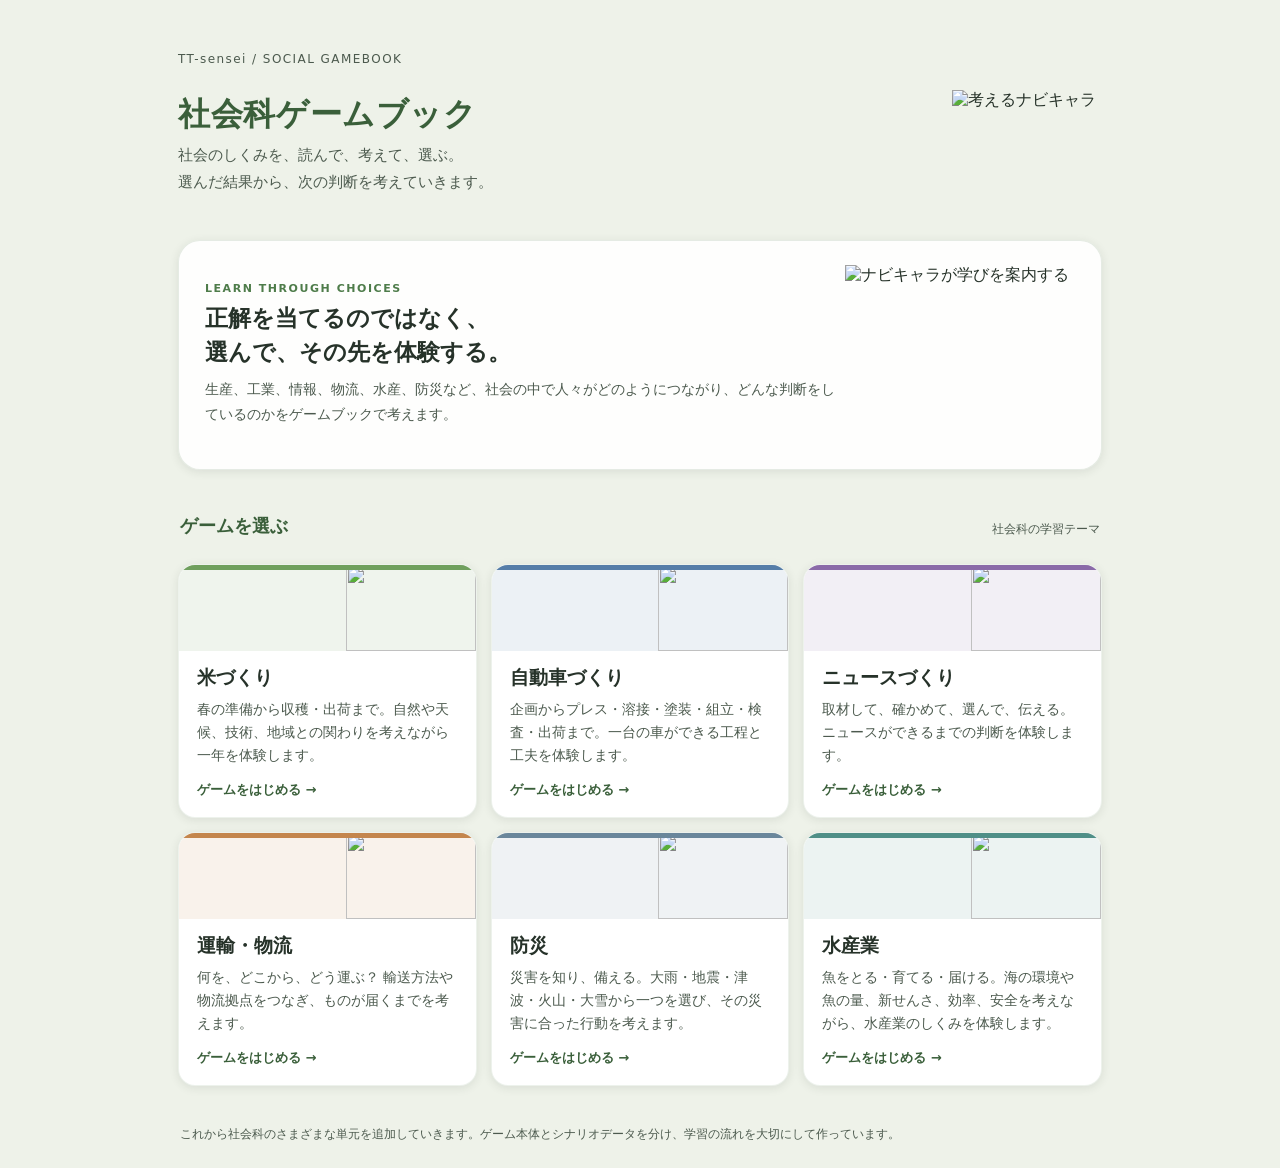
==== index.html @ 0d5b7cd0 "トップページ最下部のゲームブック表記を削除" ====
<!DOCTYPE html>
<html lang="ja">
<head>
<meta charset="UTF-8">
<meta name="viewport" content="width=device-width,initial-scale=1">
<title>社会科ゲームブック | TT-sensei</title>
<link rel="stylesheet" href="css/style.css">
<style>
.portal{min-height:100vh;padding:28px 18px 34px}
.portal-inner{width:100%;max-width:980px;margin:0 auto}
.portal-kicker{font-size:12px;color:var(--ink-soft);letter-spacing:.12em}
.portal-head{display:flex;align-items:center;justify-content:space-between;gap:20px;margin:8px 0 24px}
.portal h1{font-size:32px;line-height:1.25;margin:0;color:var(--paddy-dark);letter-spacing:.02em}
.portal-head-copy{min-width:0}
.portal-lead{line-height:1.8;color:var(--ink-soft);margin:8px 0 0;font-size:15px}
.portal-head-navi{width:150px;height:110px;object-fit:contain;object-position:center bottom;flex:none}
.portal-hero{display:grid;grid-template-columns:1fr 230px;align-items:center;background:rgba(255,255,255,.9);border:1px solid rgba(78,124,74,.14);border-radius:22px;padding:24px 26px;box-shadow:var(--card-shadow);margin-bottom:28px;overflow:hidden}
.portal-hero-copy{min-width:0}
.portal-hero-label{font-size:11px;color:var(--paddy);letter-spacing:.14em;font-weight:700;margin-bottom:7px}
.portal-hero-title{font-size:23px;font-weight:800;color:var(--ink);margin:0 0 8px;line-height:1.45}
.portal-hero-text{font-size:14px;line-height:1.8;color:var(--ink-soft);margin:0;max-width:650px}
.portal-hero-character{width:100%;height:180px;object-fit:contain;object-position:center bottom}
.edu-kit{display:flex;align-items:center;gap:14px;margin:0 0 24px;padding:14px 16px;background:rgba(255,255,255,.62);border:1px solid rgba(76,122,147,.16);border-radius:15px}
.edu-kit-mark{width:42px;height:42px;border-radius:12px;display:grid;place-items:center;background:var(--water);color:#fff;font-size:12px;font-weight:800;letter-spacing:.04em;flex:none}
.edu-kit-text{min-width:0}
.edu-kit-title{font-size:13px;font-weight:800;color:var(--ink);margin:0 0 2px}
.edu-kit-text p{font-size:12px;line-height:1.55;color:var(--ink-soft);margin:0}
.edu-kit-link{margin-left:auto;flex:none;font-size:12px;font-weight:700;color:var(--water);text-decoration:none}
.section-head{display:flex;align-items:end;justify-content:space-between;gap:12px;margin:0 2px 10px}
.section-head h2{font-size:18px;margin:0;color:var(--paddy-dark)}
.section-head p{font-size:12px;color:var(--ink-soft);margin:0}
.game-grid{display:grid;grid-template-columns:repeat(3,minmax(0,1fr));gap:14px}
.game-card{display:flex;position:relative;flex-direction:column;min-height:245px;text-decoration:none;color:inherit;background:#fff;border-radius:17px;padding:18px;box-shadow:var(--card-shadow);border:1.5px solid rgba(78,124,74,.10);transition:transform .15s ease,border-color .15s ease,box-shadow .15s ease;overflow:hidden}
.game-card::before{content:"";position:absolute;left:0;right:0;top:0;height:5px;background:var(--card-accent);}.game-card:hover{border-color:rgba(78,124,74,.42);transform:translateY(-2px);box-shadow:0 6px 16px rgba(38,50,41,.12)}
.game-card:focus-visible{outline:3px solid rgba(78,124,74,.28);outline-offset:3px}
.game-card:nth-child(1){--card-accent:#6f9f5d}.game-card:nth-child(2){--card-accent:#557da8}.game-card:nth-child(3){--card-accent:#8a6aa8}.game-card:nth-child(4){--card-accent:#c4864d}.game-card:nth-child(5){--card-accent:#6a879b}.game-card:nth-child(6){--card-accent:#4f8f87}.card-visual{height:86px;margin:-18px -18px 14px;background:color-mix(in srgb,var(--card-accent) 11%,#fff);display:flex;align-items:flex-end;justify-content:flex-end;overflow:hidden}
.card-visual img{width:130px;height:100%;object-fit:contain;object-position:center bottom}
.game-card h3{font-size:19px;margin:0 0 7px;color:var(--ink)}
.game-card p{font-size:13.5px;line-height:1.7;color:var(--ink-soft);margin:0}
.game-card .card-link{display:inline-block;margin-top:auto;padding-top:14px;font-size:13px;color:var(--paddy-dark);font-weight:800}
.portal-note{font-size:12px;line-height:1.7;color:var(--ink-soft);margin:22px 2px 0}
.portal-footer{font-size:11px;color:var(--ink-soft);text-align:center;margin-top:30px}
@media (max-width:820px){.game-grid{grid-template-columns:repeat(2,minmax(0,1fr))}}
@media (max-width:620px){
  .portal{padding:22px 14px 28px}.portal-head{margin-bottom:18px}.portal h1{font-size:27px}.portal-lead{font-size:13px}
  .portal-head-navi{width:105px;height:85px}.portal-hero{grid-template-columns:1fr 120px;padding:18px}.portal-hero-title{font-size:19px}
  .portal-hero-text{font-size:13px}.portal-hero-character{height:125px}.game-grid{grid-template-columns:1fr}.game-card{min-height:0}
}
@media (max-width:420px){.portal-head-navi{width:88px}.portal-hero{grid-template-columns:1fr}.portal-hero-character{height:100px;margin-top:6px}.edu-kit-link{display:none}}
@media (prefers-reduced-motion:reduce){.game-card{transition:none}}
</style>
</head>
<body>
<div class="portal">
  <main class="portal-inner">
    <div class="portal-kicker">TT-sensei / SOCIAL GAMEBOOK</div>

    <header class="portal-head">
      <div class="portal-head-copy">
        <h1>社会科ゲームブック</h1>
        <p class="portal-lead">社会のしくみを、読んで、考えて、選ぶ。<br>選んだ結果から、次の判断を考えていきます。</p>
      </div>
      <img class="portal-head-navi" src="https://tt-sensei.github.io/navi-character-/assets/web/groups/group-thinking.webp" alt="考えるナビキャラ">
    </header>

    <section class="portal-hero" aria-label="ゲームブックの遊び方">
      <div class="portal-hero-copy">
        <div class="portal-hero-label">LEARN THROUGH CHOICES</div>
        <p class="portal-hero-title">正解を当てるのではなく、<br>選んで、その先を体験する。</p>
        <p class="portal-hero-text">生産、工業、情報、物流、水産、防災など、社会の中で人々がどのようにつながり、どんな判断をしているのかをゲームブックで考えます。</p>
      </div>
      <img class="portal-hero-character" src="https://tt-sensei.github.io/navi-character-/assets/web/groups/group-presenting.webp" alt="ナビキャラが学びを案内する">
    </section>

    <div class="section-head">
      <h2>ゲームを選ぶ</h2>
      <p>社会科の学習テーマ</p>
    </div>

    <div class="game-grid">
      <a class="game-card" href="kome-zukuri.html">
        <div class="card-visual"><img src="https://tt-sensei.github.io/navi-character-/assets/web/groups/group-standing.webp" alt="" aria-hidden="true"></div>
        <h3>米づくり</h3>
        <p>春の準備から収穫・出荷まで。自然や天候、技術、地域との関わりを考えながら一年を体験します。</p>
        <span class="card-link">ゲームをはじめる →</span>
      </a>

      <a class="game-card" href="jidosha-zukuri.html">
        <div class="card-visual"><img src="https://tt-sensei.github.io/navi-character-/assets/web/groups/group-moving-forward.webp" alt="" aria-hidden="true"></div>
        <h3>自動車づくり</h3>
        <p>企画からプレス・溶接・塗装・組立・検査・出荷まで。一台の車ができる工程と工夫を体験します。</p>
        <span class="card-link">ゲームをはじめる →</span>
      </a>

      <a class="game-card" href="news-zukuri.html">
        <div class="card-visual"><img src="https://tt-sensei.github.io/navi-character-/assets/web/groups/group-presenting.webp" alt="" aria-hidden="true"></div>
        <h3>ニュースづくり</h3>
        <p>取材して、確かめて、選んで、伝える。ニュースができるまでの判断を体験します。</p>
        <span class="card-link">ゲームをはじめる →</span>
      </a>

      <a class="game-card" href="test-unyu-zukuri.html">
        <div class="card-visual"><img src="https://tt-sensei.github.io/navi-character-/assets/web/groups/group-start-dash.webp" alt="" aria-hidden="true"></div>
        <h3>運輸・物流</h3>
        <p>何を、どこから、どう運ぶ？ 輸送方法や物流拠点をつなぎ、ものが届くまでを考えます。</p>
        <span class="card-link">ゲームをはじめる →</span>
      </a>

      <a class="game-card" href="bosai.html">
        <div class="card-visual"><img src="https://tt-sensei.github.io/navi-character-/assets/web/groups/group-cheering.webp" alt="" aria-hidden="true"></div>
        <h3>防災</h3>
        <p>災害を知り、備える。大雨・地震・津波・火山・大雪から一つを選び、その災害に合った行動を考えます。</p>
        <span class="card-link">ゲームをはじめる →</span>
      </a>

      <a class="game-card" href="suisan.html">
        <div class="card-visual"><img src="https://tt-sensei.github.io/navi-character-/assets/web/groups/group-thinking.webp" alt="" aria-hidden="true"></div>
        <h3>水産業</h3>
        <p>魚をとる・育てる・届ける。海の環境や魚の量、新せんさ、効率、安全を考えながら、水産業のしくみを体験します。</p>
        <span class="card-link">ゲームをはじめる →</span>
      </a>
    </div>

    <p class="portal-note">これから社会科のさまざまな単元を追加していきます。ゲーム本体とシナリオデータを分け、学習の流れを大切にして作っています。</p>
  </main>
</div>
</body>
</html>
---- css/style.css ----
:root{
    --paper:#EEF2E9;
    --paper-2:#E4EADC;
    --ink:#263229;
    --ink-soft:#4C5A4E;
    --paddy:#4E7C4A;
    --paddy-dark:#3A5F3A;
    --water:#4C7A93;
    --gold:#C89B3C;
    --brown:#8B6B4A;
    --warn:#B65C38;
    --card-shadow: 0 2px 10px rgba(38,50,41,0.10);
    --stage-color: var(--paddy);
  }
  *{box-sizing:border-box;}
  html,body{height:100%;}
  body{
    margin:0;
    background:var(--paper);
    color:var(--ink);
    font-family:"Hiragino Sans","Hiragino Kaku Gothic ProN","Yu Gothic","Meiryo",system-ui,-apple-system,sans-serif;
    display:flex;
    justify-content:center;
    -webkit-tap-highlight-color:transparent;
  }
  #app{
    width:100%;
    max-width:560px;
    min-height:100vh;
    display:flex;
    flex-direction:column;
    background:var(--paper);
  }

  /* ---------- header ---------- */
  .stagebar{
    padding:14px 18px 12px;
    background:var(--stage-color);
    color:#fff;
    transition:background .4s ease;
  }
  .stagebar .row{
    display:flex;
    align-items:baseline;
    justify-content:space-between;
  }
  .stagebar .season{
    font-size:22px;
    font-weight:700;
    letter-spacing:.04em;
  }
  .stagebar .month{
    font-size:13px;
    opacity:.9;
  }
  .dots{
    margin-top:10px;
    display:flex;
    gap:6px;
  }
  .dot{
    width:8px;height:8px;border-radius:50%;
    background:rgba(255,255,255,.35);
  }
  .dot.done{background:#fff;}
  .dot.now{background:#fff; transform:scale(1.3);}

  /* ---------- main scene area ---------- */
  main{
    flex:1;
    display:flex;
    flex-direction:column;
    padding:20px 18px 18px;
    gap:14px;
  }
  .scene-card{
    background:#fff;
    border-radius:16px;
    padding:20px 18px;
    box-shadow:var(--card-shadow);
  }
  .scene-title{
    font-size:15px;
    font-weight:700;
    color:var(--paddy-dark);
    margin:0 0 8px;
  }
  .scene-text{
    font-size:18px;
    line-height:1.85;
    margin:0;
    white-space:pre-wrap;
  }

  .choices{
    display:flex;
    flex-direction:column;
    gap:12px;
    margin-top:auto;
  }
  .choice-btn{
    display:block;
    width:100%;
    text-align:left;
    padding:18px 18px;
    font-size:17px;
    line-height:1.5;
    font-family:inherit;
    color:var(--ink);
    background:#fff;
    border:2px solid var(--paper-2);
    border-radius:14px;
    cursor:pointer;
    transition:border-color .15s ease, transform .1s ease;
  }
  .choice-btn:active{
    transform:scale(0.98);
  }
  .choice-btn:hover{
    border-color:var(--paddy);
  }
  .choice-btn .num{
    display:inline-block;
    width:26px;height:26px;
    line-height:26px;
    text-align:center;
    border-radius:50%;
    background:var(--paddy);
    color:#fff;
    font-size:13px;
    font-weight:700;
    margin-right:10px;
  }

  /* ---------- result panel ---------- */
  .result-card{
    background:#fff;
    border-radius:16px;
    padding:20px 18px;
    box-shadow:var(--card-shadow);
    display:flex;
    flex-direction:column;
    gap:14px;
  }
  .result-block h3{
    margin:0 0 4px;
    font-size:13px;
    color:var(--ink-soft);
    font-weight:700;
  }
  .result-block p{
    margin:0;
    font-size:16px;
    line-height:1.75;
  }
  .point-block{
    background:var(--paper-2);
    border-radius:12px;
    padding:14px 16px;
  }
  .point-block h3{
    color:var(--paddy-dark);
    margin:0 0 6px;
    font-size:14px;
    font-weight:700;
  }
  .fact-block{
    border-left:4px solid var(--gold);
    padding-left:12px;
  }
  .fact-block p{color:var(--ink-soft); font-size:14.5px;}

  .next-btn{
    margin-top:4px;
    align-self:stretch;
    padding:16px;
    border:none;
    border-radius:14px;
    background:var(--paddy-dark);
    color:#fff;
    font-size:17px;
    font-weight:700;
    font-family:inherit;
    cursor:pointer;
  }
  .next-btn:active{transform:scale(0.98);}

  /* ---------- title / resume screen ---------- */
  .center-screen{
    flex:1;
    display:flex;
    flex-direction:column;
    align-items:center;
    justify-content:center;
    padding:32px 24px;
    text-align:center;
    gap:22px;
  }
  .title-visual{
    width:min(72vw,300px);
    height:min(32vw,150px);
    min-height:120px;
    display:flex;
    align-items:flex-end;
    justify-content:center;
    background:linear-gradient(180deg,rgba(255,255,255,.35),rgba(255,255,255,.85));
    border:1px solid rgba(78,124,74,.12);
    border-radius:24px;
    overflow:hidden;
    box-shadow:var(--card-shadow);
  }
  .title-navi{
    width:100%;
    height:100%;
    object-fit:contain;
    object-position:center bottom;
  }
  .title-label{
    margin-bottom:-14px;
    font-size:11px;
    font-weight:700;
    letter-spacing:.14em;
    color:var(--paddy);
  }
  .title-jp{
    font-size:30px;
    font-weight:800;
    color:var(--paddy-dark);
    margin:0;
  }
  .title-sub{
    font-size:14px;
    color:var(--ink-soft);
    margin:0;
    line-height:1.7;
  }
  .primary-btn{
    width:100%;
    max-width:320px;
    padding:18px;
    border:none;
    border-radius:14px;
    background:var(--paddy-dark);
    color:#fff;
    font-size:17px;
    font-weight:700;
    font-family:inherit;
    cursor:pointer;
  }
  .ghost-btn{
    width:100%;
    max-width:320px;
    padding:16px;
    border:2px solid var(--paper-2);
    border-radius:14px;
    background:transparent;
    color:var(--ink-soft);
    font-size:15px;
    font-family:inherit;
    cursor:pointer;
  }

  /* ---------- ending ---------- */
  .badge{
    display:inline-block;
    padding:8px 18px;
    border-radius:999px;
    background:var(--gold);
    color:#fff;
    font-weight:700;
    font-size:14px;
    margin-bottom:6px;
  }
  .log-list{
    display:flex;
    flex-direction:column;
    gap:10px;
    margin:14px 0;
  }
  .log-item{
    background:var(--paper-2);
    border-radius:12px;
    padding:12px 14px;
    font-size:14.5px;
    line-height:1.6;
  }
  .log-item .tag{
    font-size:12px;
    color:var(--paddy-dark);
    font-weight:700;
    display:block;
    margin-bottom:2px;
  }
  .learn-grid{
    display:flex;
    flex-wrap:wrap;
    gap:8px;
    margin:10px 0 4px;
  }
  .learn-chip{
    font-size:12.5px;
    background:#fff;
    border:1.5px solid var(--paddy);
    color:var(--paddy-dark);
    padding:6px 10px;
    border-radius:999px;
  }
  .reflect-q{
    font-size:15px;
    font-weight:700;
    margin:16px 0 6px;
  }
  textarea.reflect{
    width:100%;
    min-height:70px;
    border:2px solid var(--paper-2);
    border-radius:12px;
    padding:12px;
    font-family:inherit;
    font-size:15px;
    resize:vertical;
  }
  footer.note{
    padding:10px 18px 22px;
    font-size:12px;
    color:var(--ink-soft);
    text-align:center;
  }

/* ---------- tablet / navi ---------- */
.navi-guide{display:flex;align-items:flex-end;gap:10px;min-height:58px;margin:-4px 4px 0}
.navi-bubble{flex:1;background:#fff;border:1.5px solid var(--paper-2);border-radius:14px 14px 14px 4px;padding:10px 13px;font-size:14px;line-height:1.5;box-shadow:var(--card-shadow)}
.navi-img{width:58px;height:58px;object-fit:contain;flex:none;filter:drop-shadow(0 2px 2px rgba(0,0,0,.08))}
@media (min-width:700px){#app{max-width:900px}.stagebar{padding:14px 28px}.stagebar .season{font-size:24px}main{padding:24px 28px 24px;gap:16px}.scene-card,.result-card{padding:24px}.scene-text{font-size:21px;line-height:1.8}.choices{display:grid;grid-template-columns:1fr 1fr;gap:14px}.choice-btn{min-height:82px;font-size:18px;padding:18px 20px}.choice-btn:last-child:nth-child(odd){grid-column:1 / -1}.navi-guide{margin:0 4px}.navi-img{width:72px;height:72px}.navi-bubble{font-size:16px;padding:12px 16px}}
@media (max-width:699px){main{min-height:calc(100vh - 78px)}.scene-card{padding:18px 16px}.choice-btn{min-height:68px}}


/* ---------- gamebook polish ---------- */
.navi-guide{
  animation:naviIn .35s ease-out;
}
.navi-bubble{
  position:relative;
  border-color:rgba(78,124,74,.22);
  background:rgba(255,255,255,.96);
}
.navi-bubble::after{
  content:"";
  position:absolute;
  right:-7px;
  bottom:12px;
  width:12px;
  height:12px;
  background:#fff;
  border-top:1.5px solid rgba(78,124,74,.22);
  border-right:1.5px solid rgba(78,124,74,.22);
  transform:rotate(45deg);
}
.navi-img{
  object-position:center bottom;
  transform-origin:center bottom;
  animation:naviFloat 2.8s ease-in-out infinite;
}
.result-guide .navi-bubble{
  border-color:rgba(200,155,60,.35);
}
.scene-card,.result-card{
  border:1px solid rgba(78,124,74,.08);
}
.choice-btn{
  box-shadow:0 2px 7px rgba(38,50,41,.06);
}
.choice-btn:hover{
  transform:translateY(-1px);
  box-shadow:0 4px 12px rgba(38,50,41,.10);
}
@media (min-width:700px){
  #app{
    box-shadow:0 0 28px rgba(38,50,41,.08);
  }
  .navi-guide{
    max-width:760px;
    width:100%;
    margin-left:auto;
    margin-right:auto;
  }
  .scene-card{
    max-width:760px;
    width:100%;
    margin-left:auto;
    margin-right:auto;
  }
  .choices{
    width:100%;
    max-width:760px;
    margin-left:auto;
    margin-right:auto;
  }
  .choice-btn{
    min-height:88px;
    display:flex;
    align-items:center;
  }
}
@media (prefers-reduced-motion:reduce){
  .navi-guide,.navi-img{animation:none}
  .choice-btn{transition:none}
}
@keyframes naviIn{
  from{opacity:0;transform:translateY(5px)}
  to{opacity:1;transform:translateY(0)}
}
@keyframes naviFloat{
  0%,100%{transform:translateY(0)}
  50%{transform:translateY(-3px)}
}

.scene-image{margin:14px 0 18px;border-radius:14px;overflow:hidden;background:#eef1eb;border:1px solid rgba(78,124,74,.12)}
.scene-image img{display:block;width:100%;height:180px;object-fit:cover}
.scene-image figcaption{padding:6px 10px;font-size:10px;line-height:1.4;color:var(--ink-soft);background:rgba(255,255,255,.92)}
.scene-image figcaption a{color:inherit}
@media (min-width:700px){.scene-image img{height:210px}}
@media (max-width:699px){.scene-image img{height:150px}}

/* 5つの状態 */
.status-panel{width:100%;max-width:760px;margin:0 auto 14px;padding:12px 14px;background:rgba(255,255,255,.92);border:1px solid rgba(78,124,74,.12);border-radius:14px;box-shadow:0 2px 8px rgba(38,50,41,.05)}
.status-title{font-size:12px;font-weight:700;color:var(--ink-soft);margin-bottom:8px}
.status-grid{display:grid;grid-template-columns:repeat(5,1fr);gap:8px}
.status-item{min-width:0}
.status-label{display:flex;align-items:center;gap:3px;font-size:11px;color:var(--ink-soft);white-space:nowrap}
.status-bars{display:flex;gap:3px;margin-top:5px}
.status-dot{height:6px;flex:1;border-radius:99px;background:#dfe4df}
.status-dot.on{background:var(--paddy)}
.effect-summary{display:flex;flex-wrap:wrap;align-items:center;gap:6px;margin:0 0 14px;padding:10px 12px;border-radius:12px;background:#f7f8f4;border:1px solid rgba(78,124,74,.10)}
.effect-title{font-size:12px;color:var(--ink-soft);font-weight:700;margin-right:2px}
.effect{font-size:13px;font-weight:700;padding:3px 7px;border-radius:999px}
.effect.up{background:#e8f2e5;color:#3f7338}
.effect.down{background:#f4e8e4;color:#9a594c}
.gameover-card h2{font-size:22px;margin:8px 0 10px;color:var(--ink)}
.gameover-mark{display:inline-block;font-size:12px;font-weight:700;color:#fff;background:#5b5148;border-radius:999px;padding:5px 9px}
.status-final{display:grid;grid-template-columns:repeat(5,1fr);gap:8px;margin-top:18px}
.status-final div{display:flex;flex-direction:column;align-items:center;gap:3px;padding:9px 4px;background:#f7f8f4;border-radius:10px}
.status-final span{font-size:20px}.status-final b{font-size:10px;color:var(--ink-soft);font-weight:600}.status-final strong{font-size:18px;color:var(--ink)}
@media(max-width:699px){
  .status-label{font-size:10px}
  .status-grid{gap:5px}
  .status-final{grid-template-columns:repeat(5,1fr);gap:5px}
  .status-final b{font-size:9px}
}


/* ---------- final status ---------- */
.final-status-heading{
  width:100%;
  max-width:760px;
  margin:2px auto -6px;
  display:flex;
  flex-direction:column;
  gap:3px;
  padding:0 2px;
}
.final-status-heading span{
  font-size:18px;
  font-weight:800;
  color:var(--paddy-dark);
}
.final-status-heading small{
  font-size:12px;
  line-height:1.5;
  color:var(--ink-soft);
}
.final-status-panel{
  margin-bottom:2px;
  border-color:rgba(200,155,60,.28);
  background:rgba(255,255,255,.98);
}
.final-status-panel .status-title{
  color:var(--paddy-dark);
}
.scene-image figcaption{
  display:flex;
  flex-wrap:wrap;
  gap:6px;
  align-items:center;
}
.scene-image figcaption a{
  text-decoration:underline;
  text-underline-offset:2px;
}
\n/* ---------- 米づくりの次のステップ ---------- */
.sequence-result-card{border-color:rgba(200,155,60,.28);background:rgba(255,255,255,.98)}
.sequence-correct{font-size:18px;font-weight:800;color:var(--paddy-dark);margin-bottom:2px}
.sequence-feedback{margin:0;font-size:16px;line-height:1.8}
.sequence-next{background:var(--gold)}

.sequence-hint{margin-top:14px;padding:11px 13px;border-radius:12px;background:#f7f8f4;border:1px solid rgba(182,92,56,.22);color:var(--warn);font-size:14px;line-height:1.6}


/* ---------- 米づくりの流れ ---------- */
.flow-progress{padding:10px 18px 0;background:var(--paper)}
.flow-progress-title{font-size:11px;font-weight:700;color:var(--ink-soft);margin-bottom:7px}
.flow-steps{display:flex;gap:5px;overflow:hidden}
.flow-step{flex:1;min-width:0;display:flex;flex-direction:column;align-items:center;gap:4px;color:#8a948b;font-size:8px;line-height:1.25;text-align:center}
.flow-num{width:20px;height:20px;display:flex;align-items:center;justify-content:center;border-radius:50%;background:#dfe4df;color:#6f786f;font-size:10px;font-weight:700}
.flow-step.done .flow-num{background:var(--paddy);color:#fff}
.flow-step.now .flow-num{background:var(--gold);color:#fff;box-shadow:0 0 0 3px rgba(200,155,60,.15)}
.flow-step.done,.flow-step.now{color:var(--ink)}
.event-badge{display:inline-block;margin:0 0 10px;padding:4px 8px;border-radius:999px;background:#f4e8e4;color:#9a594c;font-size:11px;font-weight:700}
.ending-flow{width:100%;max-width:760px;margin:0 auto 2px;padding:16px;background:#fff;border:1px solid rgba(78,124,74,.12);border-radius:14px;box-shadow:var(--card-shadow)}
.ending-flow-title{font-size:13px;font-weight:800;color:var(--paddy-dark);margin-bottom:9px}
.ending-flow-line{display:flex;flex-wrap:wrap;align-items:center;gap:5px;font-size:12px;line-height:1.6;color:var(--ink-soft)}
.ending-flow-line span{background:var(--paper-2);border-radius:999px;padding:4px 7px}
.ending-flow-line b{font-weight:700;color:var(--gold)}
.ending-flow p{margin:10px 0 0;font-size:11px;line-height:1.5;color:var(--ink-soft)}
@media (min-width:700px){
  .flow-progress{padding:12px 28px 0}
  .flow-step{font-size:10px}
  .flow-num{width:24px;height:24px}
}

.flow-step.future{color:#a7aea7}
.flow-step.future .flow-num{background:#edf0eb;color:#9aa29a;border:1px dashed #c9cec8}

/* ---------- tablet game UI: one screen, two columns ---------- */
@media (min-width:700px){
  /* ゲーム中だけ全画面を使う。スタート画面のレイアウトは変更しない */
  #app:has(.flow-progress){
    max-width:none;
    width:100%;
    height:100dvh;
    min-height:100dvh;
    overflow:hidden;
    box-shadow:none;
  }

  /* 一番上の色付きヘッダーだけ省略。段階表示は残す */
  #app:has(.flow-progress) > .stagebar{
    display:none;
  }

  #app:has(.flow-progress) > .flow-progress{
    flex:none;
    padding:10px 28px 0;
  }

  #app:has(.flow-progress) > main{
    width:100%;
    min-height:0;
    height:calc(100dvh - 62px);
    overflow:hidden;
    display:grid;
    grid-template-columns:minmax(0,1fr) clamp(300px,32vw,380px);
    grid-template-rows:auto minmax(0,1fr) auto;
    gap:16px 20px;
    padding:12px 24px 18px;
  }

  /* 左：ナビ → 問題 → 状態 */
  #app:has(.flow-progress) .navi-guide{
    grid-column:1;
    grid-row:1;
    width:100%;
    max-width:none;
    margin:0;
  }

  #app:has(.flow-progress) .scene-card{
    grid-column:1;
    grid-row:2;
    width:100%;
    max-width:none;
    margin:0;
    min-height:0;
    overflow:hidden;
    display:flex;
    flex-direction:column;
    justify-content:center;
    padding:20px 24px;
  }

  #app:has(.flow-progress) .status-panel{
    grid-column:1;
    grid-row:3;
    width:100%;
    max-width:none;
    margin:0;
    z-index:2;
  }

  #app:has(.flow-progress) .scene-text{
    font-size:clamp(18px,2vw,23px);
    line-height:1.65;
  }

  #app:has(.flow-progress) .scene-image{
    margin:10px 0 14px;
  }

  #app:has(.flow-progress) .scene-image img{
    height:min(25vh,190px);
  }

  /* 右：選択肢を縦一列 */
  #app:has(.flow-progress) .choices{
    grid-column:2;
    grid-row:1 / 4;
    width:100%;
    max-width:none;
    margin:0;
    align-self:stretch;
    display:flex;
    flex-direction:column;
    justify-content:center;
    gap:12px;
  }

  #app:has(.flow-progress) .choice-btn{
    flex:1;
    min-height:0;
    max-height:180px;
    display:flex;
    align-items:center;
    padding:16px 18px;
    font-size:clamp(16px,1.7vw,20px);
    line-height:1.45;
  }

  /* 結果画面：左に結果、右に「つぎへ」 */
  #app:has(.flow-progress) main:has(.result-card),
  #app:has(.flow-progress) main:has(.sequence-result-card){
    grid-template-columns:minmax(0,1fr) clamp(300px,32vw,380px);
  }

  #app:has(.flow-progress) main:has(.result-card) .result-card,
  #app:has(.flow-progress) main:has(.sequence-result-card) .sequence-result-card{
    grid-column:1;
    grid-row:1 / 4;
    width:100%;
    max-width:none;
    min-height:0;
    overflow:hidden;
    justify-content:center;
    margin:0;
  }

  #app:has(.flow-progress) main:has(.result-card) .navi-guide,
  #app:has(.flow-progress) main:has(.sequence-result-card) .navi-guide{
    grid-column:2;
    grid-row:1;
    align-self:start;
  }

  #app:has(.flow-progress) main:has(.result-card) .next-btn,
  #app:has(.flow-progress) main:has(.sequence-result-card) .next-btn{
    grid-column:2;
    grid-row:2;
    align-self:center;
    width:100%;
    margin:0;
  }

  #app:has(.flow-progress) main:has(.result-card) .status-panel{
    grid-column:1;
    grid-row:3;
    width:100%;
    margin:0;
  }
}

@media (min-width:700px) and (max-height:760px){
  #app:has(.flow-progress) > main{
    height:calc(100dvh - 56px);
    padding:8px 16px 12px;
    gap:10px 14px;
  }
  #app:has(.flow-progress) > .flow-progress{
    padding:7px 16px 0;
  }
  #app:has(.flow-progress) .scene-card{
    padding:16px 20px;
  }
  #app:has(.flow-progress) .scene-text{
    font-size:17px;
    line-height:1.5;
  }
  #app:has(.flow-progress) .scene-image img{
    height:120px;
  }
  #app:has(.flow-progress) .choice-btn{
    padding:12px 14px;
    font-size:15px;
  }
}
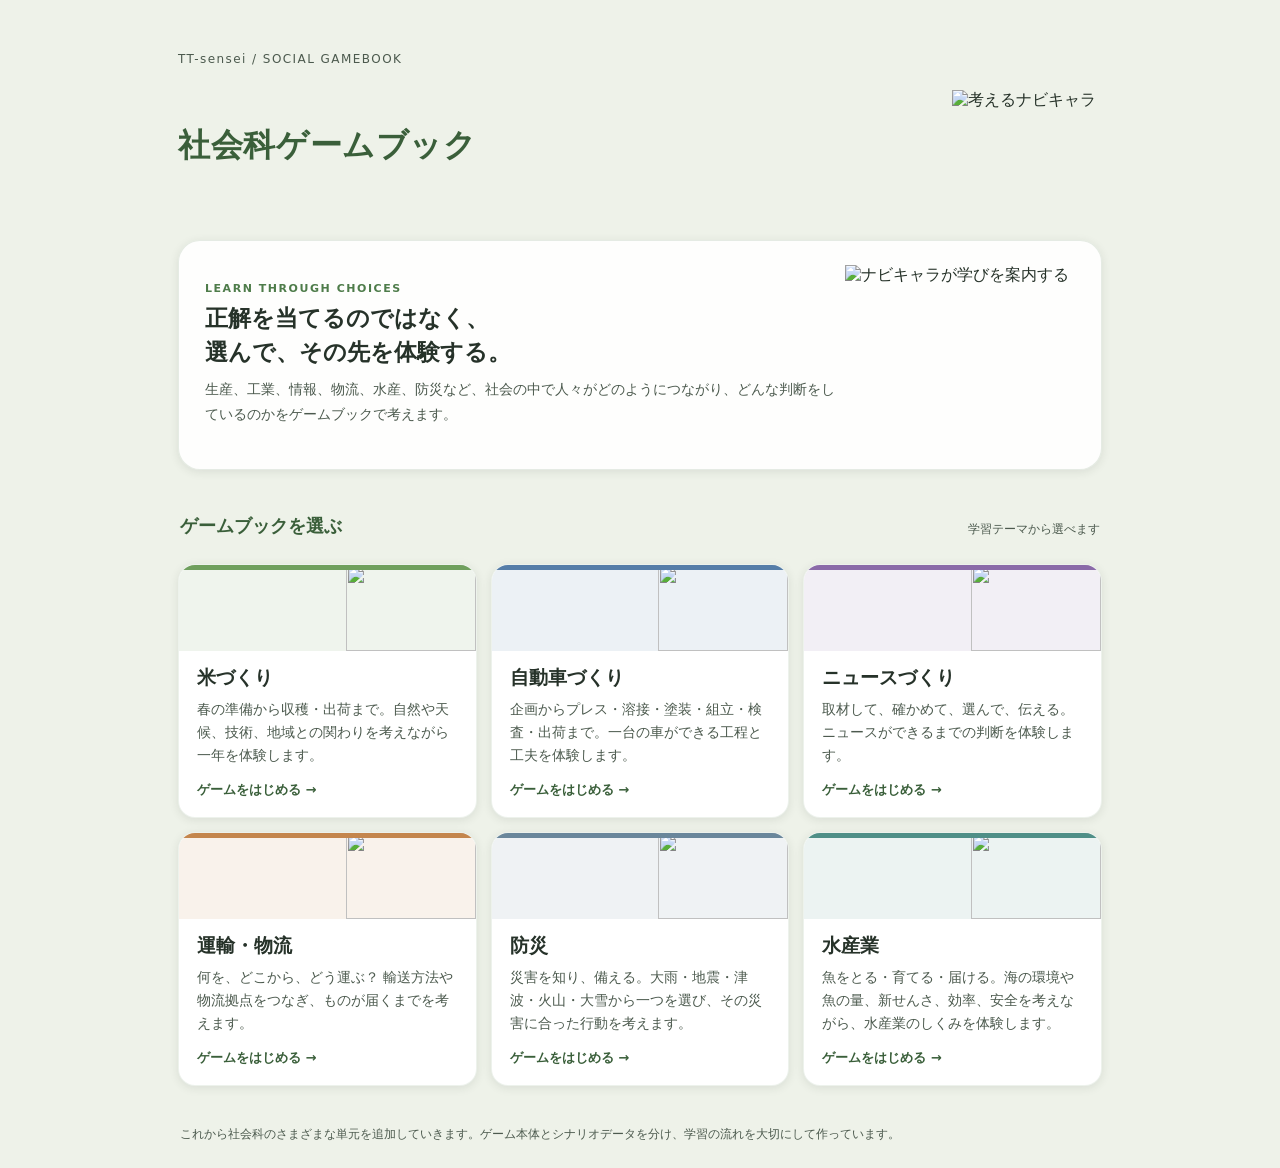
==== commit 6d23f4ad: "Simplify gamebook start screen" ====
--- a/index.html
+++ b/index.html
@@ -58,7 +58,7 @@
     <header class="portal-head">
       <div class="portal-head-copy">
         <h1>社会科ゲームブック</h1>
-        <p class="portal-lead">社会のしくみを、読んで、考えて、選ぶ。<br>選んだ結果から、次の判断を考えていきます。</p>
+        
       </div>
       <img class="portal-head-navi" src="https://tt-sensei.github.io/navi-character-/assets/web/groups/group-thinking.webp" alt="考えるナビキャラ">
     </header>
@@ -73,8 +73,8 @@
     </section>
 
     <div class="section-head">
-      <h2>ゲームを選ぶ</h2>
-      <p>社会科の学習テーマ</p>
+      <h2>ゲームブックを選ぶ</h2>
+      <p>学習テーマから選べます</p>
     </div>
 
     <div class="game-grid">
--- a/css/style.css
+++ b/css/style.css
@@ -523,7 +523,7 @@
 
 /* ---------- tablet game UI: one screen, two columns ---------- */
 @media (min-width:700px){
-  /* ゲーム中だけ全画面を使う。スタート画面のレイアウトは変更しない */
+  /* スタート画面はそのまま。ゲーム画面だけ1画面化 */
   #app:has(.flow-progress){
     max-width:none;
     width:100%;
@@ -533,79 +533,99 @@
     box-shadow:none;
   }
 
-  /* 一番上の色付きヘッダーだけ省略。段階表示は残す */
+  /* 上端のタイトルバーは省略。段階表示は残す */
   #app:has(.flow-progress) > .stagebar{
     display:none;
   }
 
+  /* 上から：段階 → パラメータ */
   #app:has(.flow-progress) > .flow-progress{
     flex:none;
-    padding:10px 28px 0;
+    padding:8px 28px 2px;
   }
 
   #app:has(.flow-progress) > main{
     width:100%;
     min-height:0;
-    height:calc(100dvh - 62px);
+    height:calc(100dvh - 58px);
     overflow:hidden;
     display:grid;
     grid-template-columns:minmax(0,1fr) clamp(300px,32vw,380px);
-    grid-template-rows:auto minmax(0,1fr) auto;
-    gap:16px 20px;
-    padding:12px 24px 18px;
-  }
-
-  /* 左：ナビ → 問題 → 状態 */
+    grid-template-rows:auto minmax(0,1fr);
+    gap:10px 20px;
+    padding:8px 24px 18px;
+  }
+
+  /* パラメータは段階のすぐ下、左右いっぱい */
+  #app:has(.flow-progress) .status-panel{
+    grid-column:1 / -1;
+    grid-row:1;
+    width:100%;
+    max-width:none;
+    margin:0;
+    padding:9px 14px;
+    z-index:3;
+  }
+
+  /* 左側：ナビ → 問題 → 写真 */
   #app:has(.flow-progress) .navi-guide{
     grid-column:1;
-    grid-row:1;
+    grid-row:2;
+    align-self:start;
     width:100%;
     max-width:none;
     margin:0;
+    min-height:52px;
   }
 
   #app:has(.flow-progress) .scene-card{
     grid-column:1;
     grid-row:2;
+    align-self:stretch;
     width:100%;
     max-width:none;
-    margin:0;
+    margin:62px 0 0;
     min-height:0;
     overflow:hidden;
     display:flex;
     flex-direction:column;
-    justify-content:center;
-    padding:20px 24px;
-  }
-
-  #app:has(.flow-progress) .status-panel{
-    grid-column:1;
-    grid-row:3;
-    width:100%;
-    max-width:none;
-    margin:0;
-    z-index:2;
-  }
-
+    justify-content:flex-start;
+    padding:18px 22px;
+  }
+
+  /* ナビの下から問題カードを始める */
   #app:has(.flow-progress) .scene-text{
-    font-size:clamp(18px,2vw,23px);
-    line-height:1.65;
+    order:1;
+    font-size:clamp(18px,1.95vw,22px);
+    line-height:1.55;
   }
 
   #app:has(.flow-progress) .scene-image{
-    margin:10px 0 14px;
+    order:2;
+    margin:14px 0 0;
   }
 
   #app:has(.flow-progress) .scene-image img{
-    height:min(25vh,190px);
-  }
-
-  /* 右：選択肢を縦一列 */
+    height:min(30vh,230px);
+    object-fit:cover;
+  }
+
+  /* タイトル・バッジは問題文より前 */
+  #app:has(.flow-progress) .scene-title{
+    order:0;
+  }
+
+  #app:has(.flow-progress) .event-badge{
+    order:0;
+  }
+
+  /* 右側：選択肢を縦一列 */
   #app:has(.flow-progress) .choices{
     grid-column:2;
-    grid-row:1 / 4;
+    grid-row:2;
     width:100%;
     max-width:none;
+    height:100%;
     margin:0;
     align-self:stretch;
     display:flex;
@@ -617,15 +637,35 @@
   #app:has(.flow-progress) .choice-btn{
     flex:1;
     min-height:0;
-    max-height:180px;
+    max-height:190px;
     display:flex;
     align-items:center;
-    padding:16px 18px;
-    font-size:clamp(16px,1.7vw,20px);
-    line-height:1.45;
-  }
-
-  /* 結果画面：左に結果、右に「つぎへ」 */
+    padding:15px 17px;
+    font-size:clamp(16px,1.65vw,19px);
+    line-height:1.42;
+    border-width:1.5px;
+    box-shadow:0 2px 7px rgba(38,50,41,.055);
+  }
+
+  /* 選択肢にほんのり色をつける */
+  #app:has(.flow-progress) .choice-btn:nth-child(1){
+    background:rgba(78,124,74,.045);
+    border-color:rgba(78,124,74,.18);
+  }
+  #app:has(.flow-progress) .choice-btn:nth-child(2){
+    background:rgba(76,122,147,.045);
+    border-color:rgba(76,122,147,.18);
+  }
+  #app:has(.flow-progress) .choice-btn:nth-child(3){
+    background:rgba(200,155,60,.055);
+    border-color:rgba(200,155,60,.20);
+  }
+  #app:has(.flow-progress) .choice-btn:nth-child(4){
+    background:rgba(139,107,74,.045);
+    border-color:rgba(139,107,74,.18);
+  }
+
+  /* 結果画面も同じ基本構造 */
   #app:has(.flow-progress) main:has(.result-card),
   #app:has(.flow-progress) main:has(.sequence-result-card){
     grid-template-columns:minmax(0,1fr) clamp(300px,32vw,380px);
@@ -634,7 +674,7 @@
   #app:has(.flow-progress) main:has(.result-card) .result-card,
   #app:has(.flow-progress) main:has(.sequence-result-card) .sequence-result-card{
     grid-column:1;
-    grid-row:1 / 4;
+    grid-row:1 / 3;
     width:100%;
     max-width:none;
     min-height:0;
@@ -660,34 +700,180 @@
   }
 
   #app:has(.flow-progress) main:has(.result-card) .status-panel{
-    grid-column:1;
-    grid-row:3;
-    width:100%;
-    margin:0;
+    grid-column:1 / -1;
+    grid-row:1;
+    align-self:start;
   }
 }
 
 @media (min-width:700px) and (max-height:760px){
+  #app:has(.flow-progress) > .flow-progress{
+    padding:5px 16px 1px;
+  }
+
   #app:has(.flow-progress) > main{
-    height:calc(100dvh - 56px);
-    padding:8px 16px 12px;
-    gap:10px 14px;
-  }
-  #app:has(.flow-progress) > .flow-progress{
-    padding:7px 16px 0;
-  }
+    height:calc(100dvh - 50px);
+    padding:6px 16px 10px;
+    gap:8px 14px;
+  }
+
+  #app:has(.flow-progress) .status-panel{
+    padding:7px 12px;
+  }
+
+  #app:has(.flow-progress) .navi-guide{
+    min-height:46px;
+  }
+
   #app:has(.flow-progress) .scene-card{
-    padding:16px 20px;
-  }
+    margin-top:54px;
+    padding:14px 18px;
+  }
+
   #app:has(.flow-progress) .scene-text{
-    font-size:17px;
-    line-height:1.5;
-  }
+    font-size:16px;
+    line-height:1.45;
+  }
+
+  #app:has(.flow-progress) .scene-image{
+    margin-top:10px;
+  }
+
   #app:has(.flow-progress) .scene-image img{
-    height:120px;
-  }
+    height:170px;
+  }
+
   #app:has(.flow-progress) .choice-btn{
     padding:12px 14px;
     font-size:15px;
   }
 }
+
+
+/* ---------- 2026 tablet learning-first redesign ---------- */
+@media (min-width:700px){
+  /* 学習画面は「読む→考える→選ぶ」を主役にする */
+  #app:has(.flow-progress) main:not(:has(.result-card)):not(:has(.sequence-result-card)){
+    grid-template-columns:minmax(0,1fr) clamp(320px,34vw,400px);
+    grid-template-rows:auto minmax(0,1fr);
+    gap:16px 24px;
+    padding:10px 28px 22px;
+  }
+
+  #app:has(.flow-progress) .navi-guide{
+    display:none;
+  }
+
+  #app:has(.flow-progress) .status-panel{
+    grid-column:1 / -1;
+    grid-row:1;
+    position:static;
+    transform:none;
+    margin:0;
+  }
+
+  /* 問題文を左側の中心に */
+  #app:has(.flow-progress) .scene-card{
+    grid-column:1;
+    grid-row:2;
+    margin:0;
+    padding:28px 30px 22px;
+    border-radius:18px;
+    overflow:auto;
+    justify-content:flex-start;
+  }
+
+  #app:has(.flow-progress) .scene-title{
+    order:0;
+    margin:0 0 18px;
+    font-size:15px;
+    color:var(--ink-soft);
+    letter-spacing:.04em;
+  }
+
+  #app:has(.flow-progress) .scene-text{
+    order:1;
+    font-size:clamp(20px,2.05vw,24px);
+    line-height:1.8;
+    margin:0;
+    max-width:38em;
+  }
+
+  #app:has(.flow-progress) .event-badge{
+    order:0;
+    align-self:flex-start;
+    margin:0 0 12px;
+  }
+
+  /* 写真は補助資料。問題文のあとに、必要な分だけ見せる */
+  #app:has(.flow-progress) .scene-image{
+    order:2;
+    margin:22px 0 0;
+    width:min(100%,520px);
+    align-self:center;
+    opacity:.92;
+  }
+
+  #app:has(.flow-progress) .scene-image img{
+    height:min(24vh,180px);
+  }
+
+  #app:has(.flow-progress) .scene-image figcaption{
+    font-size:10px;
+  }
+
+  /* 判断エリア */
+  #app:has(.flow-progress) .choices{
+    grid-column:2;
+    grid-row:2;
+    height:100%;
+    margin:0;
+    padding:4px 0;
+    justify-content:center;
+    gap:12px;
+  }
+
+  #app:has(.flow-progress) .choices::before{
+    content:"どうする？";
+    display:block;
+    flex:none;
+    margin:0 0 2px 2px;
+    font-size:15px;
+    line-height:1.3;
+    font-weight:800;
+    color:var(--ink);
+  }
+
+  #app:has(.flow-progress) .choice-btn{
+    flex:none;
+    width:100%;
+    min-height:88px;
+    max-height:none;
+    padding:18px 20px;
+    background:#fff !important;
+    border:1.5px solid rgba(78,124,74,.16);
+    border-radius:15px;
+    box-shadow:0 2px 8px rgba(38,50,41,.055);
+    font-size:clamp(17px,1.7vw,20px);
+    line-height:1.5;
+  }
+
+  #app:has(.flow-progress) .choice-btn:hover{
+    background:#fff !important;
+    border-color:rgba(78,124,74,.38);
+  }
+
+  #app:has(.flow-progress) .choice-btn .num{
+    width:30px;
+    height:30px;
+    line-height:30px;
+    margin-right:11px;
+    flex:none;
+  }
+
+  /* 通常問題ではナビを消すので、結果画面の既存ナビはそのまま */
+  #app:has(.flow-progress) main:has(.result-card) .navi-guide,
+  #app:has(.flow-progress) main:has(.sequence-result-card) .navi-guide{
+    display:flex;
+  }
+}
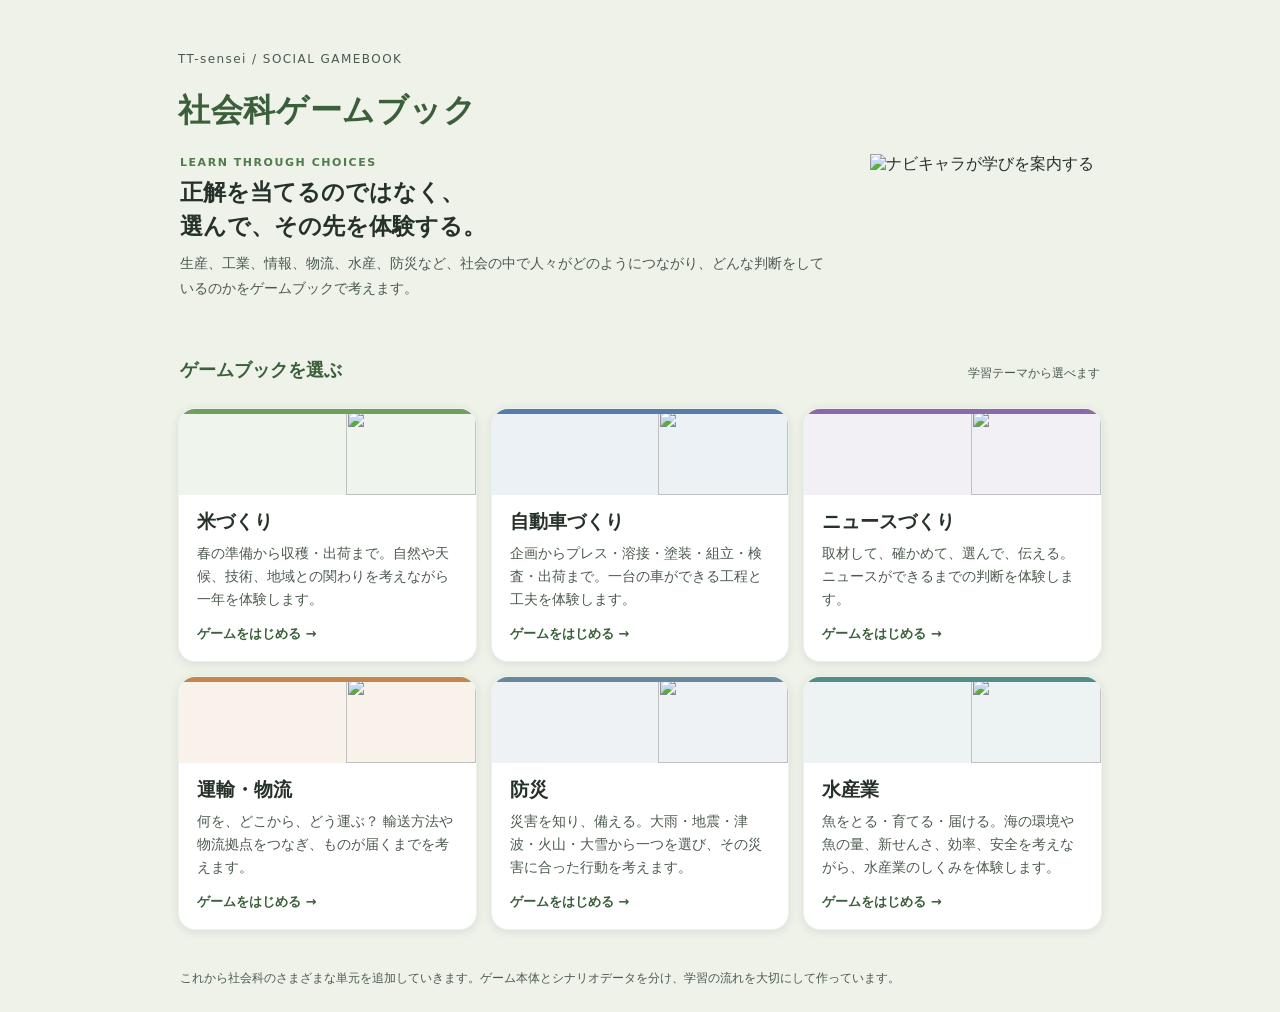
==== commit ddf78659: "Simplify gamebook landing layout" ====
--- a/index.html
+++ b/index.html
@@ -9,17 +9,17 @@
 .portal{min-height:100vh;padding:28px 18px 34px}
 .portal-inner{width:100%;max-width:980px;margin:0 auto}
 .portal-kicker{font-size:12px;color:var(--ink-soft);letter-spacing:.12em}
-.portal-head{display:flex;align-items:center;justify-content:space-between;gap:20px;margin:8px 0 24px}
+.portal-head{display:flex;align-items:center;justify-content:space-between;gap:20px;margin:8px 0 4px}
 .portal h1{font-size:32px;line-height:1.25;margin:0;color:var(--paddy-dark);letter-spacing:.02em}
 .portal-head-copy{min-width:0}
 .portal-lead{line-height:1.8;color:var(--ink-soft);margin:8px 0 0;font-size:15px}
 .portal-head-navi{width:150px;height:110px;object-fit:contain;object-position:center bottom;flex:none}
-.portal-hero{display:grid;grid-template-columns:1fr 230px;align-items:center;background:rgba(255,255,255,.9);border:1px solid rgba(78,124,74,.14);border-radius:22px;padding:24px 26px;box-shadow:var(--card-shadow);margin-bottom:28px;overflow:hidden}
+.portal-hero{display:grid;grid-template-columns:1fr 230px;align-items:center;padding:4px 2px 26px;margin-bottom:12px;overflow:hidden}
 .portal-hero-copy{min-width:0}
 .portal-hero-label{font-size:11px;color:var(--paddy);letter-spacing:.14em;font-weight:700;margin-bottom:7px}
 .portal-hero-title{font-size:23px;font-weight:800;color:var(--ink);margin:0 0 8px;line-height:1.45}
 .portal-hero-text{font-size:14px;line-height:1.8;color:var(--ink-soft);margin:0;max-width:650px}
-.portal-hero-character{width:100%;height:180px;object-fit:contain;object-position:center bottom}
+.portal-hero-character{width:100%;height:150px;object-fit:contain;object-position:center bottom}
 .edu-kit{display:flex;align-items:center;gap:14px;margin:0 0 24px;padding:14px 16px;background:rgba(255,255,255,.62);border:1px solid rgba(76,122,147,.16);border-radius:15px}
 .edu-kit-mark{width:42px;height:42px;border-radius:12px;display:grid;place-items:center;background:var(--water);color:#fff;font-size:12px;font-weight:800;letter-spacing:.04em;flex:none}
 .edu-kit-text{min-width:0}
@@ -43,10 +43,10 @@
 @media (max-width:820px){.game-grid{grid-template-columns:repeat(2,minmax(0,1fr))}}
 @media (max-width:620px){
   .portal{padding:22px 14px 28px}.portal-head{margin-bottom:18px}.portal h1{font-size:27px}.portal-lead{font-size:13px}
-  .portal-head-navi{width:105px;height:85px}.portal-hero{grid-template-columns:1fr 120px;padding:18px}.portal-hero-title{font-size:19px}
+  .portal-hero{grid-template-columns:1fr 120px;padding:0 0 20px}.portal-hero-title{font-size:19px}
   .portal-hero-text{font-size:13px}.portal-hero-character{height:125px}.game-grid{grid-template-columns:1fr}.game-card{min-height:0}
 }
-@media (max-width:420px){.portal-head-navi{width:88px}.portal-hero{grid-template-columns:1fr}.portal-hero-character{height:100px;margin-top:6px}.edu-kit-link{display:none}}
+@media (max-width:420px){.portal-hero{grid-template-columns:1fr}.portal-hero-character{height:100px;margin-top:6px}.edu-kit-link{display:none}}
 @media (prefers-reduced-motion:reduce){.game-card{transition:none}}
 </style>
 </head>
@@ -60,7 +60,6 @@
         <h1>社会科ゲームブック</h1>
         
       </div>
-      <img class="portal-head-navi" src="https://tt-sensei.github.io/navi-character-/assets/web/groups/group-thinking.webp" alt="考えるナビキャラ">
     </header>
 
     <section class="portal-hero" aria-label="ゲームブックの遊び方">
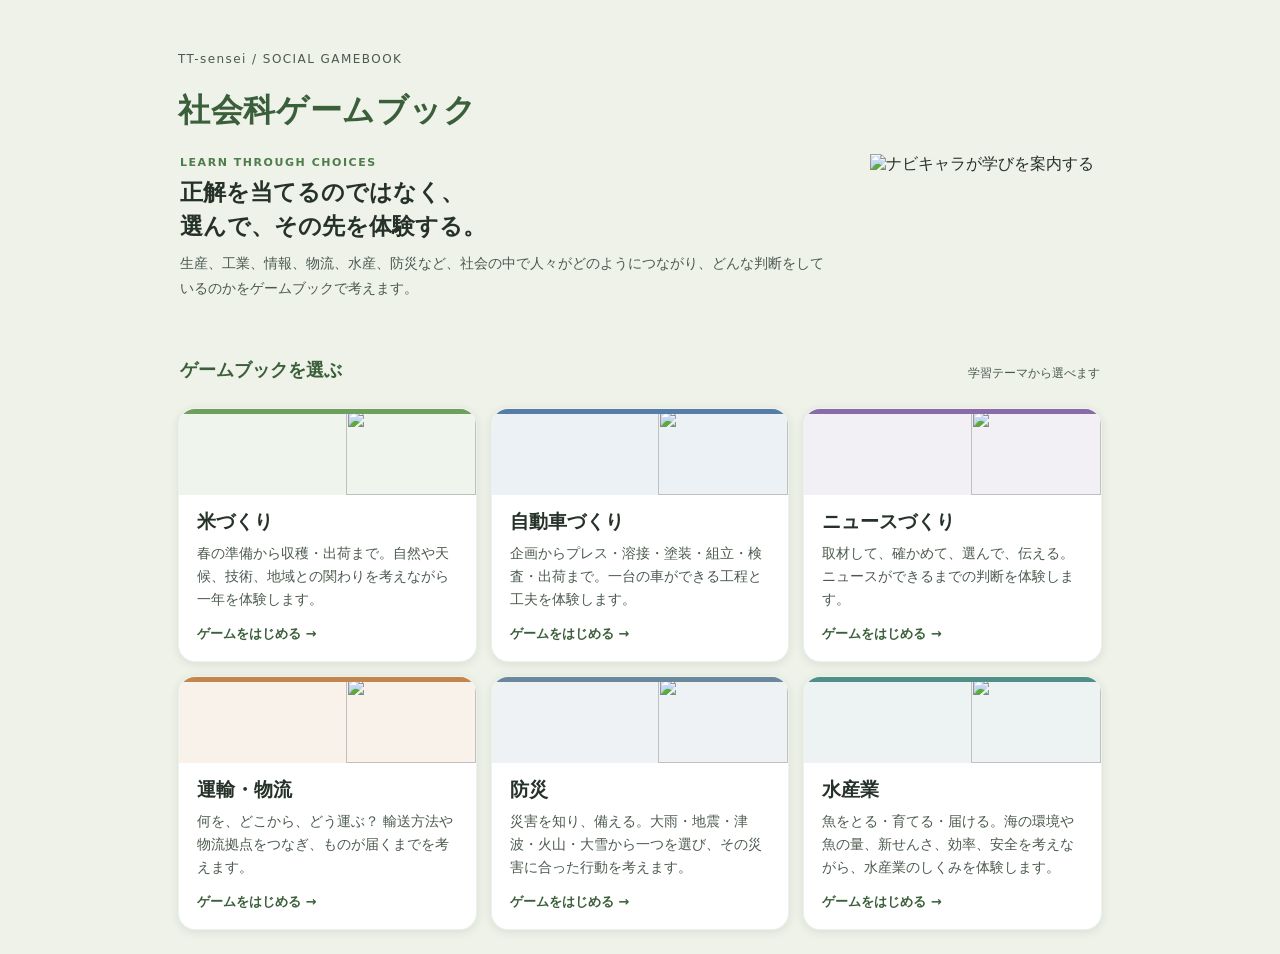
==== commit 3473a746: "Remove development note from landing page" ====
--- a/index.html
+++ b/index.html
@@ -13,7 +13,6 @@
 .portal h1{font-size:32px;line-height:1.25;margin:0;color:var(--paddy-dark);letter-spacing:.02em}
 .portal-head-copy{min-width:0}
 .portal-lead{line-height:1.8;color:var(--ink-soft);margin:8px 0 0;font-size:15px}
-.portal-head-navi{width:150px;height:110px;object-fit:contain;object-position:center bottom;flex:none}
 .portal-hero{display:grid;grid-template-columns:1fr 230px;align-items:center;padding:4px 2px 26px;margin-bottom:12px;overflow:hidden}
 .portal-hero-copy{min-width:0}
 .portal-hero-label{font-size:11px;color:var(--paddy);letter-spacing:.14em;font-weight:700;margin-bottom:7px}
@@ -58,7 +57,6 @@
     <header class="portal-head">
       <div class="portal-head-copy">
         <h1>社会科ゲームブック</h1>
-        
       </div>
     </header>
 
@@ -120,7 +118,6 @@
       </a>
     </div>
 
-    <p class="portal-note">これから社会科のさまざまな単元を追加していきます。ゲーム本体とシナリオデータを分け、学習の流れを大切にして作っています。</p>
   </main>
 </div>
 </body>
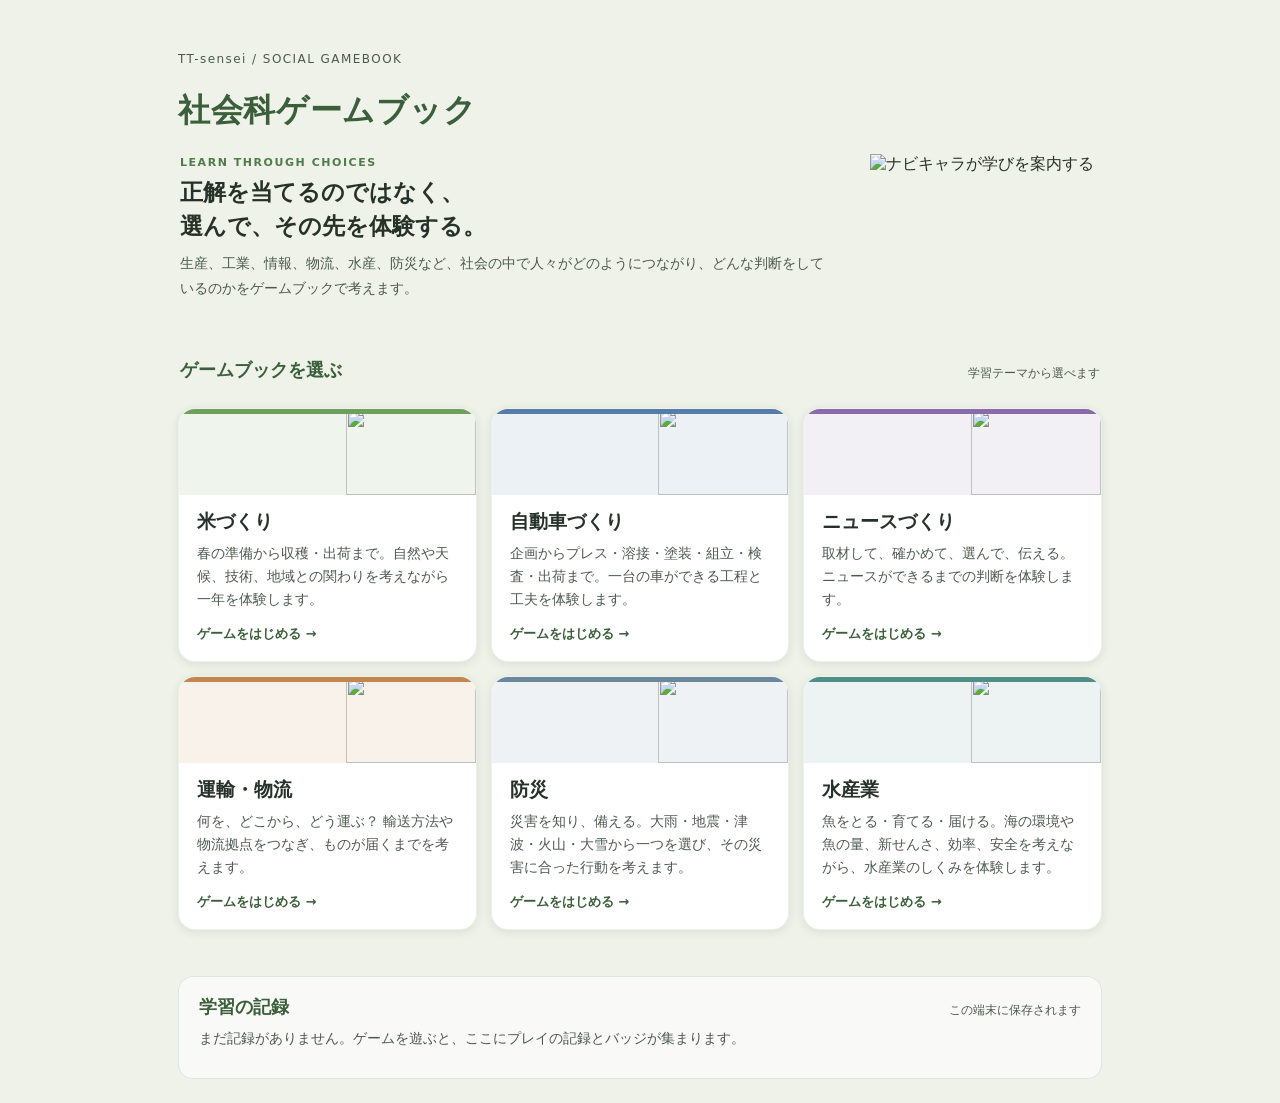
==== commit 9a914331: "リビルド：学習の記録・バッジ・音と演出を追加し、運輸ページを正式名に整理" ====
--- a/index.html
+++ b/index.html
@@ -96,7 +96,7 @@
         <span class="card-link">ゲームをはじめる →</span>
       </a>
 
-      <a class="game-card" href="test-unyu-zukuri.html">
+      <a class="game-card" href="unyu-zukuri.html">
         <div class="card-visual"><img src="https://tt-sensei.github.io/navi-character-/assets/web/groups/group-start-dash.webp" alt="" aria-hidden="true"></div>
         <h3>運輸・物流</h3>
         <p>何を、どこから、どう運ぶ？ 輸送方法や物流拠点をつなぎ、ものが届くまでを考えます。</p>
@@ -118,7 +118,9 @@
       </a>
     </div>
 
+    <section id="gb-records" aria-label="学習の記録"></section>
   </main>
 </div>
+<script src="js/gamebook-plus.js"></script>
 </body>
 </html>
--- a/css/style.css
+++ b/css/style.css
@@ -877,3 +877,25 @@
     display:flex;
   }
 }
+
+/* =========================================================
+   gamebook-plus：記録・バッジ・固定ボタン
+   ========================================================= */
+#gbplus-bar{position:fixed;right:14px;bottom:14px;z-index:60;display:flex;flex-direction:column;gap:8px;align-items:flex-end}
+.gbplus-btn{display:inline-block;padding:10px 16px;border-radius:999px;border:1.5px solid rgba(78,124,74,.35);background:rgba(255,255,255,.94);color:var(--paddy-dark);font-size:14px;font-weight:700;text-decoration:none;cursor:pointer;box-shadow:0 2px 8px rgba(38,50,41,.14);font-family:inherit}
+.gbplus-btn:hover{border-color:rgba(78,124,74,.6)}
+.gb-badge-card{margin-top:16px;padding:18px;border-radius:15px;background:#FFF7E0;border:1.5px solid #E4C56A;text-align:center}
+.gb-badge-title{font-size:17px;font-weight:800;color:#7A5B12;margin:0 0 10px}
+.gb-badge-list{display:flex;flex-wrap:wrap;gap:8px;justify-content:center;margin:6px 0}
+.gb-badge-chip{display:inline-block;padding:7px 13px;border-radius:999px;background:#fff;border:1.5px solid #E4C56A;color:#7A5B12;font-size:13.5px;font-weight:700}
+.gb-badge-note{font-size:12px;color:var(--ink-soft);margin:8px 0 0}
+.card-record{position:absolute;top:12px;right:12px;z-index:2;padding:5px 11px;border-radius:999px;background:var(--paddy);color:#fff;font-size:12px;font-weight:800}
+#gb-records{margin-top:30px;padding:18px;background:rgba(255,255,255,.62);border:1px solid rgba(76,122,147,.16);border-radius:15px}
+#gb-records .section-head{margin:0 2px 8px}
+.gb-records-empty,.gb-records-summary{font-size:13.5px;line-height:1.7;color:var(--ink-soft);margin:4px 2px 10px}
+.gb-records-games{display:grid;grid-template-columns:repeat(3,minmax(0,1fr));gap:8px;margin-bottom:8px}
+.gb-records-game{display:flex;justify-content:space-between;gap:8px;padding:9px 12px;background:#fff;border-radius:11px;font-size:13px}
+.gb-records-name{font-weight:700;color:var(--ink)}
+.gb-records-num{color:var(--ink-soft)}
+@media (max-width:820px){.gb-records-games{grid-template-columns:repeat(2,minmax(0,1fr))}}
+@media (max-width:620px){.gb-records-games{grid-template-columns:1fr}}
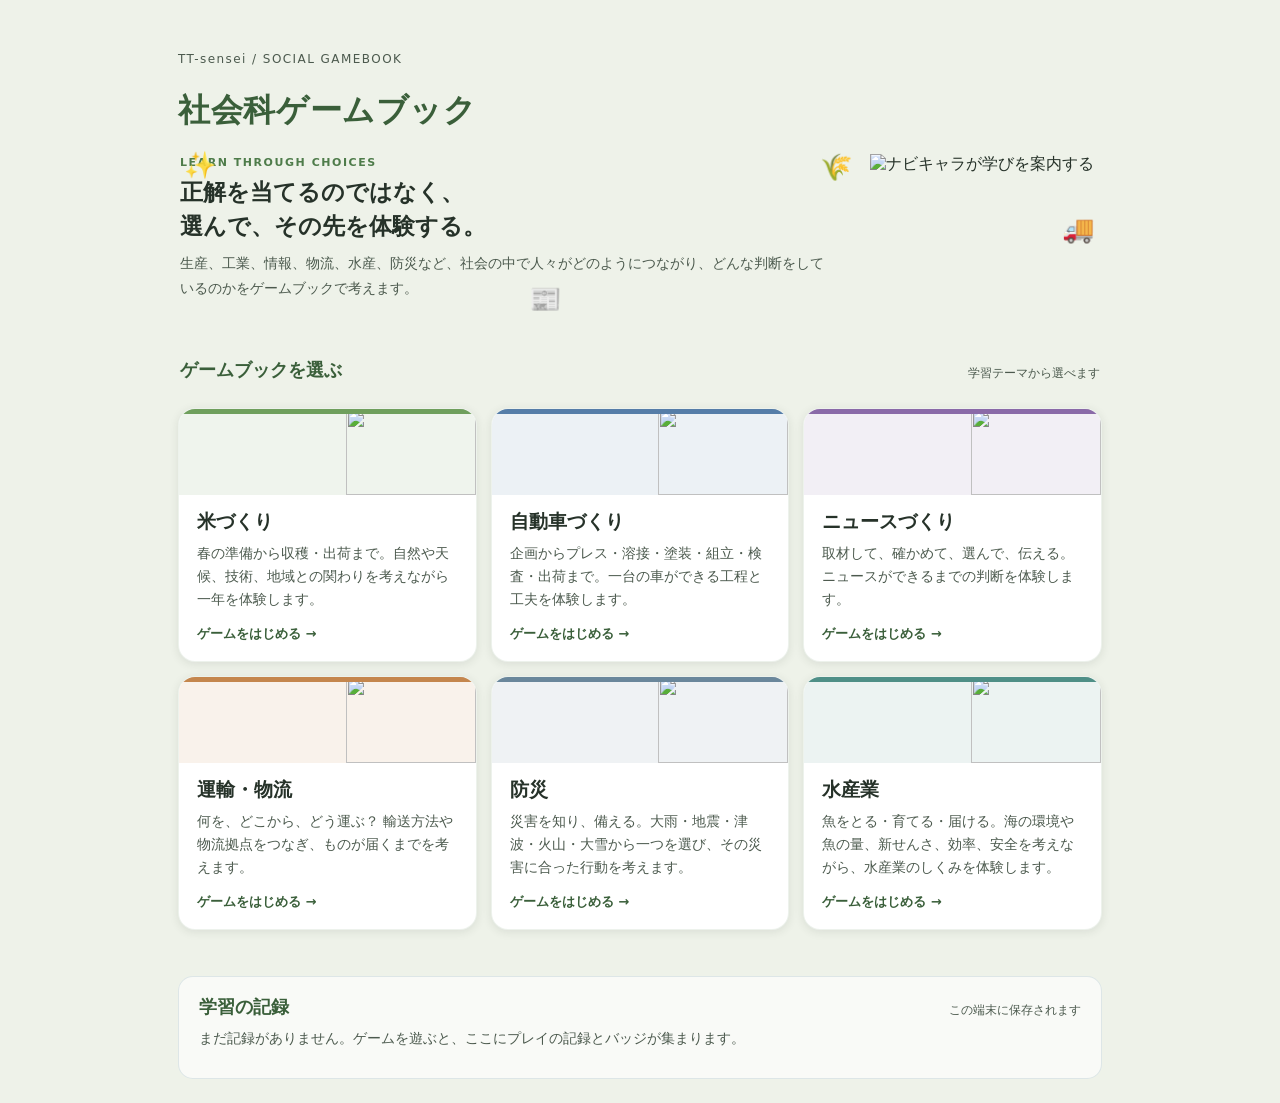
==== commit 370ba0c0: "タイトル画面の演出を追加（浮かぶ飾り・ナビの歓迎・学べることチップ・登場アニメーション）" ====
--- a/index.html
+++ b/index.html
@@ -47,6 +47,14 @@
 }
 @media (max-width:420px){.portal-hero{grid-template-columns:1fr}.portal-hero-character{height:100px;margin-top:6px}.edu-kit-link{display:none}}
 @media (prefers-reduced-motion:reduce){.game-card{transition:none}}
+
+.portal-hero{position:relative}
+.portal-deco{position:absolute;font-size:26px;opacity:.9;animation:gb-float 3.8s ease-in-out infinite;pointer-events:none}
+.portal-deco.pd1{top:2px;right:250px}
+.portal-deco.pd2{top:64px;right:8px;animation-delay:.8s}
+.portal-deco.pd3{bottom:16px;left:38%;animation-delay:1.4s}
+.portal-deco.pd4{top:0;left:6px;animation-delay:2s}
+@media (max-width:760px){.portal-deco{display:none}}
 </style>
 </head>
 <body>
@@ -61,6 +69,7 @@
     </header>
 
     <section class="portal-hero" aria-label="ゲームブックの遊び方">
+      <span class="portal-deco pd1" aria-hidden="true">🌾</span><span class="portal-deco pd2" aria-hidden="true">🚚</span><span class="portal-deco pd3" aria-hidden="true">📰</span><span class="portal-deco pd4" aria-hidden="true">✨</span>
       <div class="portal-hero-copy">
         <div class="portal-hero-label">LEARN THROUGH CHOICES</div>
         <p class="portal-hero-title">正解を当てるのではなく、<br>選んで、その先を体験する。</p>
--- a/css/style.css
+++ b/css/style.css
@@ -197,9 +197,8 @@
     gap:22px;
   }
   .title-visual{
-    width:min(72vw,300px);
-    height:min(32vw,150px);
-    min-height:120px;
+    width:min(88vw,560px);
+    aspect-ratio:3/2;
     display:flex;
     align-items:flex-end;
     justify-content:center;
@@ -212,8 +211,8 @@
   .title-navi{
     width:100%;
     height:100%;
-    object-fit:contain;
-    object-position:center bottom;
+    object-fit:cover;
+    object-position:center;
   }
   .title-label{
     margin-bottom:-14px;
@@ -899,3 +898,74 @@
 .gb-records-num{color:var(--ink-soft)}
 @media (max-width:820px){.gb-records-games{grid-template-columns:repeat(2,minmax(0,1fr))}}
 @media (max-width:620px){.gb-records-games{grid-template-columns:1fr}}
+
+/* gamebook-plus 第2弾：モード選択・ピンチ警告・前回のふりかえり */
+#gb-mode{margin:18px auto 4px;max-width:520px}
+.gb-mode-label{font-size:13px;font-weight:800;color:var(--ink-soft);letter-spacing:.08em;margin-bottom:8px;text-align:center}
+.gb-mode-row{display:flex;gap:10px;justify-content:center}
+.gb-mode-btn{flex:1;padding:12px 10px;border-radius:13px;border:1.5px solid rgba(78,124,74,.35);background:#fff;color:var(--ink);font-size:16px;font-weight:800;cursor:pointer;font-family:inherit;line-height:1.35}
+.gb-mode-btn small{display:block;font-size:11.5px;font-weight:600;color:var(--ink-soft);margin-top:3px}
+.gb-mode-btn.on{background:var(--paddy);border-color:var(--paddy);color:#fff}
+.gb-mode-btn.on small{color:rgba(255,255,255,.85)}
+.gb-mode-note{font-size:12px;color:var(--ink-soft);text-align:center;margin:8px 0 0}
+.gb-pinch{margin-top:14px;padding:14px 16px;border-radius:13px;background:#FDECEA;border:1.5px solid #D98C7A;color:#8A3B26;font-size:14.5px;line-height:1.7}
+.gb-prev-reflect{margin:0 0 10px;padding:12px 14px;border-radius:11px;background:#F2F5EC;border:1px solid rgba(78,124,74,.25);font-size:13.5px;line-height:1.7;color:var(--ink-soft);white-space:pre-wrap;word-break:break-word}
+.gb-prev-reflect b{color:var(--paddy-dark)}
+
+/* ===== 2.0：資料カード・予想・選び直し ===== */
+.status-note{margin-top:8px;font-size:11.5px;color:var(--ink-soft);text-align:right}
+.material-card{margin-top:14px;padding:16px 18px;border-radius:14px;background:#FFFDF5;border:1.5px solid #D9C98F;box-shadow:var(--card-shadow)}
+.material-head{font-weight:700;font-size:16px;color:var(--brown);margin-bottom:10px}
+.material-table{width:100%;border-collapse:collapse;font-size:14.5px;background:#fff;border-radius:10px;overflow:hidden}
+.material-table th,.material-table td{border:1px solid #E3DCC3;padding:8px 10px;text-align:left;line-height:1.55;vertical-align:top}
+.material-table thead th{background:#F3EDD3;color:var(--ink)}
+.material-table tbody th{background:#FAF6E9;white-space:nowrap}
+.material-stats{display:flex;gap:12px;flex-wrap:wrap}
+.material-stat{flex:1 1 140px;background:#fff;border:1px solid #E3DCC3;border-radius:11px;padding:12px 14px;text-align:center}
+.material-stat-value{font-size:22px;font-weight:800;color:var(--paddy-dark)}
+.material-stat-label{font-size:12.5px;color:var(--ink-soft);margin-top:4px;line-height:1.5}
+.material-voices{display:flex;flex-direction:column;gap:10px}
+.material-voice{background:#fff;border:1px solid #E3DCC3;border-radius:11px;padding:10px 14px}
+.material-who{display:inline-block;font-size:12px;font-weight:700;color:#fff;background:var(--water);border-radius:999px;padding:2px 10px;margin-bottom:6px}
+.material-voice p{margin:0;font-size:14.5px;line-height:1.65}
+.material-list{margin:0;padding-left:20px;font-size:14.5px;line-height:1.75}
+.material-note{margin:10px 0 0;font-size:13px;color:var(--ink-soft);line-height:1.6}
+.predict-card{margin-top:14px;padding:16px 18px;border-radius:14px;background:#EFF5FB;border:1.5px solid #A9C6DE;box-shadow:var(--card-shadow)}
+.predict-q{margin:0 0 12px;font-size:16px;line-height:1.65}
+.predict-btns{display:flex;gap:10px;flex-wrap:wrap}
+.predict-btn{flex:1 1 120px;min-height:52px;font-size:16px;font-weight:700;border-radius:12px;border:1.5px solid var(--water);background:#fff;color:var(--water);cursor:pointer}
+.predict-btn:active{transform:scale(.98)}
+.predict-compare{margin-top:14px;padding:12px 14px;border-radius:11px;background:#F2F5EC;border:1px solid rgba(78,124,74,.3)}
+.predict-compare.diff{background:#FDF6E9;border-color:#D9C98F}
+.predict-compare h3{margin:0 0 6px;font-size:14px;color:var(--paddy-dark)}
+.predict-compare p{margin:0;font-size:14.5px;line-height:1.7}
+.retry-choice-btn{display:block;margin:12px auto 0;min-height:48px;padding:10px 22px;font-size:15px;font-weight:700;border-radius:999px;border:1.5px solid var(--ink-soft);background:#fff;color:var(--ink-soft);cursor:pointer}
+.reflect-prompts{margin:8px 0 12px;padding-left:20px;font-size:14px;line-height:1.8;color:var(--ink-soft)}
+.gb-clear-btn{margin-top:14px;min-height:44px;padding:8px 18px;font-size:13.5px;border-radius:999px;border:1px solid #C9CFC2;background:#fff;color:var(--ink-soft);cursor:pointer}
+
+/* ===== タイトル画面の演出 ===== */
+.center-screen{position:relative;overflow:hidden}
+.center-screen::before,.center-screen::after{content:"";position:absolute;border-radius:50%;opacity:.55;pointer-events:none}
+.center-screen::before{width:340px;height:340px;background:radial-gradient(circle,#DCEBD2,transparent 70%);top:-90px;left:-70px;animation:gb-drift 9s ease-in-out infinite}
+.center-screen::after{width:300px;height:300px;background:radial-gradient(circle,#F6E7C8,transparent 70%);bottom:-80px;right:-60px;animation:gb-drift 11s ease-in-out infinite reverse}
+@keyframes gb-drift{0%,100%{transform:translate(0,0)}50%{transform:translate(24px,16px)}}
+.center-screen>*{position:relative;z-index:2}
+.title-deco{position:absolute;font-size:34px;opacity:.92;animation:gb-float 3.6s ease-in-out infinite;pointer-events:none;z-index:1}
+.title-deco.d1{top:8%;left:7%}
+.title-deco.d2{top:13%;right:8%;animation-delay:.7s}
+.title-deco.d3{bottom:15%;left:10%;animation-delay:1.2s}
+.title-deco.d4{bottom:10%;right:11%;animation-delay:1.7s}
+@keyframes gb-float{0%,100%{transform:translateY(0) rotate(-4deg)}50%{transform:translateY(-13px) rotate(5deg)}}
+.title-visual{animation:gb-pop .6s cubic-bezier(.2,1.4,.4,1) both}
+@keyframes gb-pop{from{transform:scale(.86);opacity:0}to{transform:scale(1);opacity:1}}
+.title-label{animation:gb-rise .55s .05s ease both}
+.title-jp{animation:gb-rise .55s .15s ease both}
+.title-sub{animation:gb-rise .55s .25s ease both}
+@keyframes gb-rise{from{transform:translateY(14px);opacity:0}to{transform:translateY(0);opacity:1}}
+.title-navi-row{display:flex;align-items:flex-end;gap:10px;justify-content:center;margin-top:16px;animation:gb-rise .55s .35s ease both}
+.title-navi-row img{width:76px;height:76px;object-fit:contain}
+.title-navi-bubble{background:#fff;border:1.5px solid rgba(78,124,74,.35);border-radius:14px;padding:10px 14px;font-size:14.5px;line-height:1.6;max-width:430px;box-shadow:var(--card-shadow);text-align:left}
+.title-learn{margin-top:14px;animation:gb-rise .55s .45s ease both}
+.title-learn-head{font-size:12.5px;color:var(--ink-soft);margin-bottom:6px;text-align:center}
+.title-learn-chips{display:flex;gap:7px;flex-wrap:wrap;justify-content:center}
+.title-learn-chips span{background:#F2F5EC;border:1px solid rgba(78,124,74,.3);color:var(--paddy-dark);border-radius:999px;padding:4px 11px;font-size:12.5px;font-weight:600}
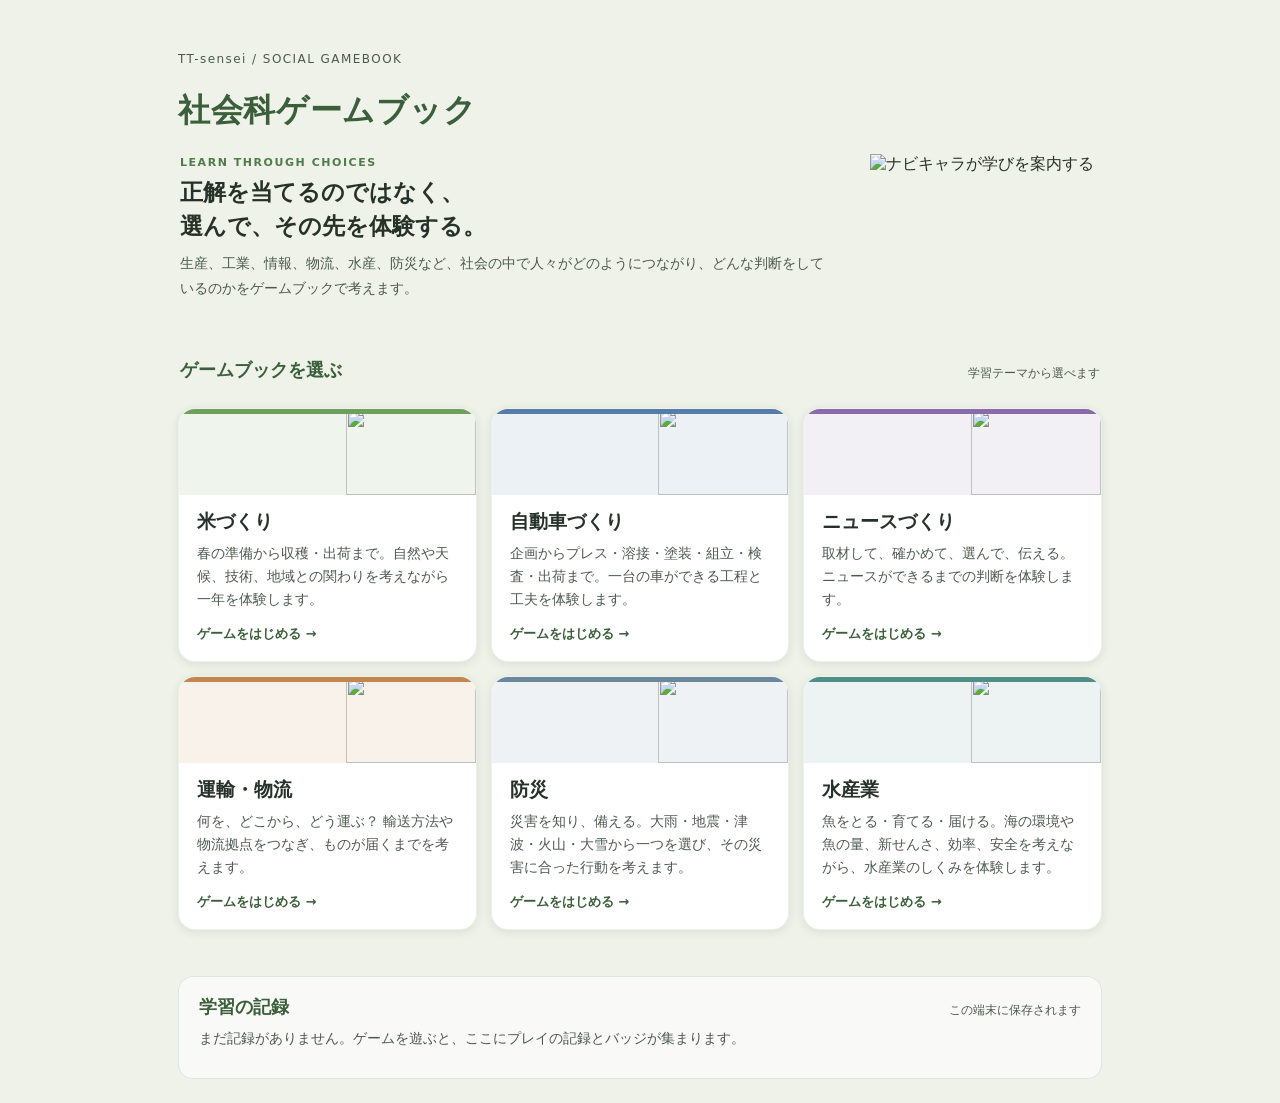
==== commit 01ff9835: "タイトル画面をタブレット最適化（2カラム・イラスト全体表示・浮かぶ飾りを撤去）" ====
--- a/index.html
+++ b/index.html
@@ -49,12 +49,6 @@
 @media (prefers-reduced-motion:reduce){.game-card{transition:none}}
 
 .portal-hero{position:relative}
-.portal-deco{position:absolute;font-size:26px;opacity:.9;animation:gb-float 3.8s ease-in-out infinite;pointer-events:none}
-.portal-deco.pd1{top:2px;right:250px}
-.portal-deco.pd2{top:64px;right:8px;animation-delay:.8s}
-.portal-deco.pd3{bottom:16px;left:38%;animation-delay:1.4s}
-.portal-deco.pd4{top:0;left:6px;animation-delay:2s}
-@media (max-width:760px){.portal-deco{display:none}}
 </style>
 </head>
 <body>
@@ -69,7 +63,6 @@
     </header>
 
     <section class="portal-hero" aria-label="ゲームブックの遊び方">
-      <span class="portal-deco pd1" aria-hidden="true">🌾</span><span class="portal-deco pd2" aria-hidden="true">🚚</span><span class="portal-deco pd3" aria-hidden="true">📰</span><span class="portal-deco pd4" aria-hidden="true">✨</span>
       <div class="portal-hero-copy">
         <div class="portal-hero-label">LEARN THROUGH CHOICES</div>
         <p class="portal-hero-title">正解を当てるのではなく、<br>選んで、その先を体験する。</p>
--- a/css/style.css
+++ b/css/style.css
@@ -969,3 +969,17 @@
 .title-learn-head{font-size:12.5px;color:var(--ink-soft);margin-bottom:6px;text-align:center}
 .title-learn-chips{display:flex;gap:7px;flex-wrap:wrap;justify-content:center}
 .title-learn-chips span{background:#F2F5EC;border:1px solid rgba(78,124,74,.3);color:var(--paddy-dark);border-radius:999px;padding:4px 11px;font-size:12.5px;font-weight:600}
+
+/* ===== タイトル画面：タブレット最適化 ===== */
+.title-visual{flex:none}
+@media (min-width:861px){
+  .center-screen{display:grid;grid-template-columns:1.08fr .92fr;column-gap:30px;row-gap:14px;align-content:center;justify-content:stretch;text-align:left;padding:26px 34px}
+  .title-visual{grid-column:1;grid-row:1 / span 9;width:100%;max-width:610px;justify-self:center;align-self:center}
+  .center-screen>.title-label,.center-screen>.title-jp,.center-screen>.title-sub,.center-screen>.title-navi-row,.center-screen>.title-learn,.center-screen>#gb-mode,.center-screen>.primary-btn,.center-screen>.ghost-btn{grid-column:2;justify-self:stretch}
+  .center-screen>.title-label{margin-bottom:-4px}
+  .center-screen>.title-navi-row{justify-content:flex-start;margin-top:2px}
+  .title-learn{margin-top:2px}
+  .title-learn-head{text-align:left}
+  .title-learn-chips{justify-content:flex-start}
+  .center-screen>.primary-btn,.center-screen>.ghost-btn{max-width:430px}
+}
